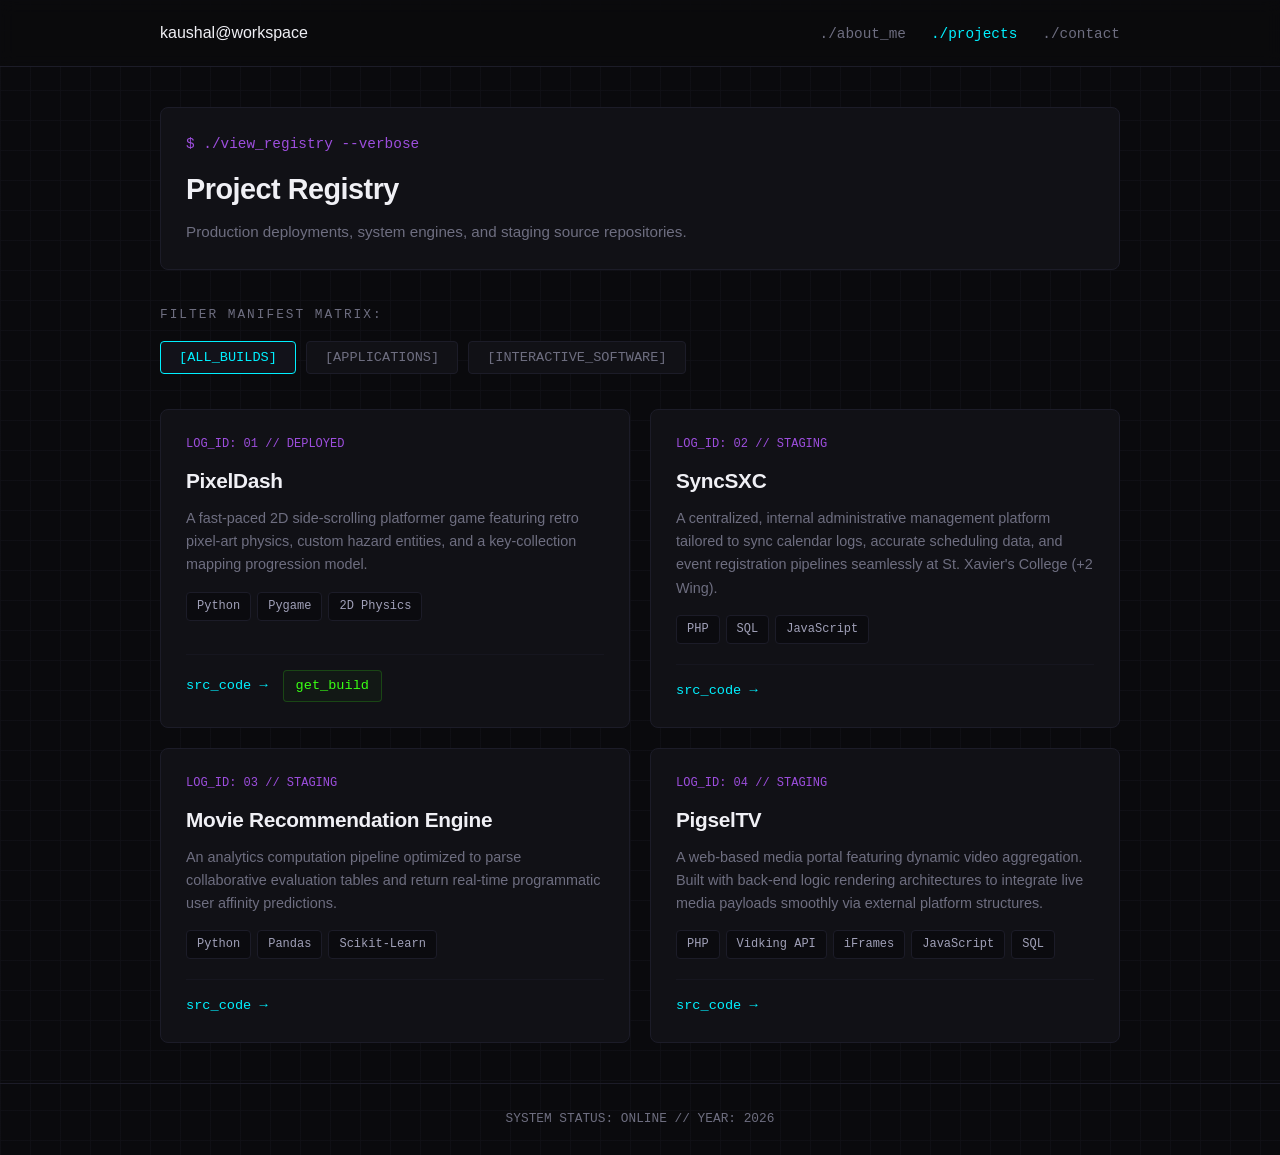
==== projects.html @ f155639a "portfolio" ====
<!DOCTYPE html>
<html lang="en">
<head>
    <meta charset="UTF-8">
    <meta name="viewport" content="width=device-width, initial-scale=1.0">
    <title>Kaushal Gautam | Project Registry</title>
    <style>
        /* --- Design Tokens & Global Reset --- */
        :root {
            --bg-color: #0a0a0d;
            --card-bg: #111116;
            --border-color: #1c1c28;
            --text-main: #f0f0f5;
            --text-muted: #6e6e80;
            --accent-cyan: #00f0ff;
            --accent-purple: #9d4edd;
            --accent-green: #39ff14;
            --font-mono: 'Courier New', Courier, monospace;
            --font-sans: 'Segoe UI', Tahoma, Geneva, Verdana, sans-serif;
        }
        .logo a {
            color: var(--text-main);
            text-decoration: none;
        }

        * {
            box-sizing: border-box;
            margin: 0;
            padding: 0;
        }

        body {
            background-color: var(--bg-color);
            color: var(--text-main);
            font-family: var(--font-sans);
            line-height: 1.6;
            min-height: 100vh;
            display: flex;
            flex-direction: column;
            background-image: linear-gradient(rgba(18, 18, 24, 0.7) 1px, transparent 1px),
                              linear-gradient(90deg, rgba(18, 18, 24, 0.7) 1px, transparent 1px);
            background-size: 30px 30px;
        }

        /* --- Navigation Styles --- */
        header {
            border-bottom: 1px solid var(--border-color);
            background-color: rgba(10, 10, 13, 0.8);
            backdrop-filter: blur(8px);
            position: sticky;
            top: 0;
            z-index: 100;
        }

        nav {
            max-width: 1000px;
            margin: 0 auto;
            padding: 20px;
            display: flex;
            justify-content: space-between;
            align-items: center;
        }

        h1.logo {
            font-size: 1.1rem;
            font-family: var(--font-mono);
            font-weight: 700;
        }

        h1.logo a {
            color: var(--text-main);
            text-decoration: none;
            outline: none;
        }

        h1.logo span {
            color: var(--accent-cyan);
        }

        .nav-links {
            list-style: none;
            display: flex;
            gap: 25px;
        }

        .nav-links a {
            color: var(--text-muted);
            text-decoration: none;
            font-size: 0.9rem;
            font-family: var(--font-mono);
            transition: color 0.2s ease;
        }

        .nav-links a:hover, .nav-links a.active {
            color: var(--accent-cyan);
        }

        /* --- Main Layout Frame --- */
        main {
            max-width: 1000px;
            width: 100%;
            margin: 0 auto;
            padding: 40px 20px;
            flex-grow: 1;
        }

        /* --- Page Header Terminal Prompt --- */
        .page-header-terminal {
            background-color: var(--card-bg);
            border: 1px solid var(--border-color);
            border-radius: 8px;
            padding: 25px;
            margin-bottom: 35px;
            font-family: var(--font-mono);
        }

        .prompt-line {
            color: var(--accent-purple);
            font-size: 0.9rem;
            margin-bottom: 10px;
        }

        .page-title {
            font-size: 1.8rem;
            font-weight: 800;
            color: var(--text-main);
            letter-spacing: -0.5px;
            margin-bottom: 8px;
            font-family: var(--font-sans);
        }

        .page-subtitle {
            color: var(--text-muted);
            font-size: 0.95rem;
            font-family: var(--font-sans);
        }

        /* --- Filtering Terminal Menu --- */
        .filter-section-label {
            font-family: var(--font-mono);
            font-size: 0.8rem;
            text-transform: uppercase;
            letter-spacing: 2px;
            color: var(--text-muted);
            margin-bottom: 15px;
        }

        .filter-container {
            display: flex;
            flex-wrap: wrap;
            gap: 10px;
            margin-bottom: 35px;
        }

        .filter-btn {
            background-color: var(--card-bg);
            border: 1px solid var(--border-color);
            color: var(--text-muted);
            padding: 8px 18px;
            border-radius: 4px;
            font-family: var(--font-mono);
            font-size: 0.85rem;
            cursor: pointer;
            transition: all 0.2s ease;
        }

        .filter-btn:hover {
            border-color: var(--accent-purple);
            color: var(--text-main);
        }

        .filter-btn.active {
            background-color: #12121a;
            border-color: var(--accent-cyan);
            color: var(--accent-cyan);
        }

        /* --- Manifest Log Grid --- */
        .projects-grid {
            display: grid;
            grid-template-columns: repeat(auto-fill, minmax(300px, 100%));
            gap: 20px;
        }

        @media (min-width: 750px) {
            .projects-grid {
                grid-template-columns: repeat(2, 1fr);
            }
        }

        .project-card {
            background-color: var(--card-bg);
            border: 1px solid var(--border-color);
            border-radius: 8px;
            padding: 25px;
            display: flex;
            flex-direction: column;
            justify-content: space-between;
            transition: border-color 0.2s ease;
        }

        .project-card:hover {
            border-color: var(--accent-cyan);
        }

        .card-top {
            margin-bottom: 20px;
        }

        .project-status {
            display: block;
            font-family: var(--font-mono);
            font-size: 0.75rem;
            color: var(--accent-purple);
            margin-bottom: 10px;
        }

        .project-title {
            font-size: 1.3rem;
            font-weight: 700;
            margin-bottom: 10px;
            color: var(--text-main);
            letter-spacing: -0.3px;
        }

        .project-desc {
            color: var(--text-muted);
            font-size: 0.9rem;
            line-height: 1.6;
            margin-bottom: 15px;
        }

        /* --- Tech Tags --- */
        .tag-group {
            display: flex;
            flex-wrap: wrap;
            gap: 6px;
        }

        .tag {
            background: #0b0b0f;
            border: 1px solid var(--border-color);
            color: #a0a0b8;
            font-size: 0.75rem;
            font-family: var(--font-mono);
            padding: 4px 10px;
            border-radius: 4px;
        }

        /* --- Action Terminal Triggers --- */
        .card-actions {
            margin-top: auto;
            padding-top: 15px;
            border-top: 1px solid rgba(28, 28, 40, 0.5);
            display: flex;
            gap: 15px;
            align-items: center;
        }

        .action-link {
            font-size: 0.85rem;
            font-family: var(--font-mono);
            text-decoration: none;
            transition: opacity 0.2s;
        }

        .repo-btn {
            color: var(--accent-cyan);
        }

        .repo-btn:hover {
            text-decoration: underline;
        }

        .download-btn {
            background-color: rgba(57, 255, 20, 0.03);
            color: var(--accent-green);
            border: 1px solid rgba(57, 255, 20, 0.2);
            padding: 4px 12px;
            border-radius: 4px;
            transition: all 0.2s ease;
        }

        .download-btn:hover {
            background-color: var(--accent-green);
            color: #000;
            border-color: var(--accent-green);
            box-shadow: 0 0 10px rgba(57, 255, 20, 0.2);
        }

        .hidden-item {
            display: none !important;
        }

        /* --- Footer --- */
        footer {
            border-top: 1px solid var(--border-color);
            padding: 25px 20px;
            text-align: center;
            font-size: 0.8rem;
            font-family: var(--font-mono);
            color: var(--text-muted);
            margin-top: auto;
        }
    </style>
</head>
<body>

    <header>
        <nav>
            <div class="logo"><a href="index.html">kaushal<span>@workspace</span></a></div>
            <ul class="nav-links">
                <li><a href="index.html#about">./about_me</a></li>
                <li><a href="projects.html" class="active">./projects</a></li>
                <li><a href="index.html#contact">./contact</a></li>
            </ul>
        </nav>
    </header>

    <main>
        <!-- Page Header Terminal Prompt -->
        <section class="page-header-terminal">
            <div class="prompt-line">$ ./view_registry --verbose</div>
            <h2 class="page-title">Project Registry</h2>
            <p class="page-subtitle">Production deployments, system engines, and staging source repositories.</p>
        </section>

        <!-- Filter Subsystem -->
        <div class="filter-section-label">Filter Manifest Matrix:</div>
        <div class="filter-container">
            <button class="filter-btn active" onclick="filterProjects('all', this)">[ALL_BUILDS]</button>
            <button class="filter-btn" onclick="filterProjects('software', this)">[APPLICATIONS]</button>
            <button class="filter-btn" onclick="filterProjects('game', this)">[INTERACTIVE_SOFTWARE]</button>
        </div>

        <!-- Manifest Grid -->
        <div class="projects-grid">
            
            <!-- PixelDash -->
            <div class="project-card" data-category="game">
                <div class="card-top">
                    <span class="project-status">LOG_ID: 01 // DEPLOYED</span>
                    <h3 class="project-title">PixelDash</h3>
                    <p class="project-desc">A fast-paced 2D side-scrolling platformer game featuring retro pixel-art physics, custom hazard entities, and a key-collection mapping progression model.</p>
                    <div class="tag-group">
                        <span class="tag">Python</span>
                        <span class="tag">Pygame</span>
                        <span class="tag">2D Physics</span>
                    </div>
                </div>
                <div class="card-actions">
                    <a href="https://github.com/pixelKaushal/PixelDash" target="_blank" class="action-link repo-btn">src_code &rarr;</a>
                    <a href="https://pixelkaushal.github.io/PixelDash/" target="_blank" class="action-link download-btn">get_build</a>
                </div>
            </div>

            <!-- SyncSXC -->
            <div class="project-card" data-category="software">
                <div class="card-top">
                    <span class="project-status">LOG_ID: 02 // STAGING</span>
                    <h3 class="project-title">SyncSXC</h3>
                    <p class="project-desc">A centralized, internal administrative management platform tailored to sync calendar logs, accurate scheduling data, and event registration pipelines seamlessly at St. Xavier's College (+2 Wing).</p>
                    <div class="tag-group">
                        <span class="tag">PHP</span>
                        <span class="tag">SQL</span>
                        <span class="tag">JavaScript</span>
                    </div>
                </div>
                <div class="card-actions">
                    <a href="https://github.com/pixelKaushal/syncsxc" target="_blank" class="action-link repo-btn">src_code &rarr;</a>
                </div>
            </div>

            <!-- Movie Recommendation Engine -->
            <div class="project-card" data-category="software">
                <div class="card-top">
                    <span class="project-status">LOG_ID: 03 // STAGING</span>
                    <h3 class="project-title">Movie Recommendation Engine</h3>
                    <p class="project-desc">An analytics computation pipeline optimized to parse collaborative evaluation tables and return real-time programmatic user affinity predictions.</p>
                    <div class="tag-group">
                        <span class="tag">Python</span>
                        <span class="tag">Pandas</span>
                        <span class="tag">Scikit-Learn</span>
                    </div>
                </div>
                <div class="card-actions">
                    <a href="https://github.com/pixelKaushal/mre" target="_blank" class="action-link repo-btn">src_code &rarr;</a>
                </div>
            </div>

            <!-- PigselTV -->
            <div class="project-card" data-category="software">
                <div class="card-top">
                    <span class="project-status">LOG_ID: 04 // STAGING</span>
                    <h3 class="project-title">PigselTV</h3>
                    <p class="project-desc">A web-based media portal featuring dynamic video aggregation. Built with back-end logic rendering architectures to integrate live media payloads smoothly via external platform structures.</p>
                    <div class="tag-group">
                        <span class="tag">PHP</span>
                        <span class="tag">Vidking API</span>
                        <span class="tag">iFrames</span>
                        <span class="tag">JavaScript</span>
                        <span class="tag">SQL</span>
                    </div>
                </div>
                <div class="card-actions">
                    <a href="https://github.com/pixelKaushal/pigseltv" target="_blank" class="action-link repo-btn">src_code &rarr;</a>
                </div>
            </div>

        </div>
    </main>

    <footer>
        <p>SYSTEM STATUS: ONLINE // YEAR: 2026</p>
    </footer>

    <script>
        function filterProjects(category, buttonElement) {
            // 1. Reset active visual states on controls
            document.querySelectorAll('.filter-btn').forEach(btn => {
                btn.classList.remove('active');
            });
            buttonElement.classList.add('active');

            // 2. Filter logic evaluation
            const cards = document.querySelectorAll('.project-card');
            
            cards.forEach(card => {
                const type = card.getAttribute('data-category');
                
                if (category === 'all' || type === category) {
                    card.classList.remove('hidden-item');
                } else {
                    card.classList.add('hidden-item');
                }
            });
        }
    </script>
</body>
</html>
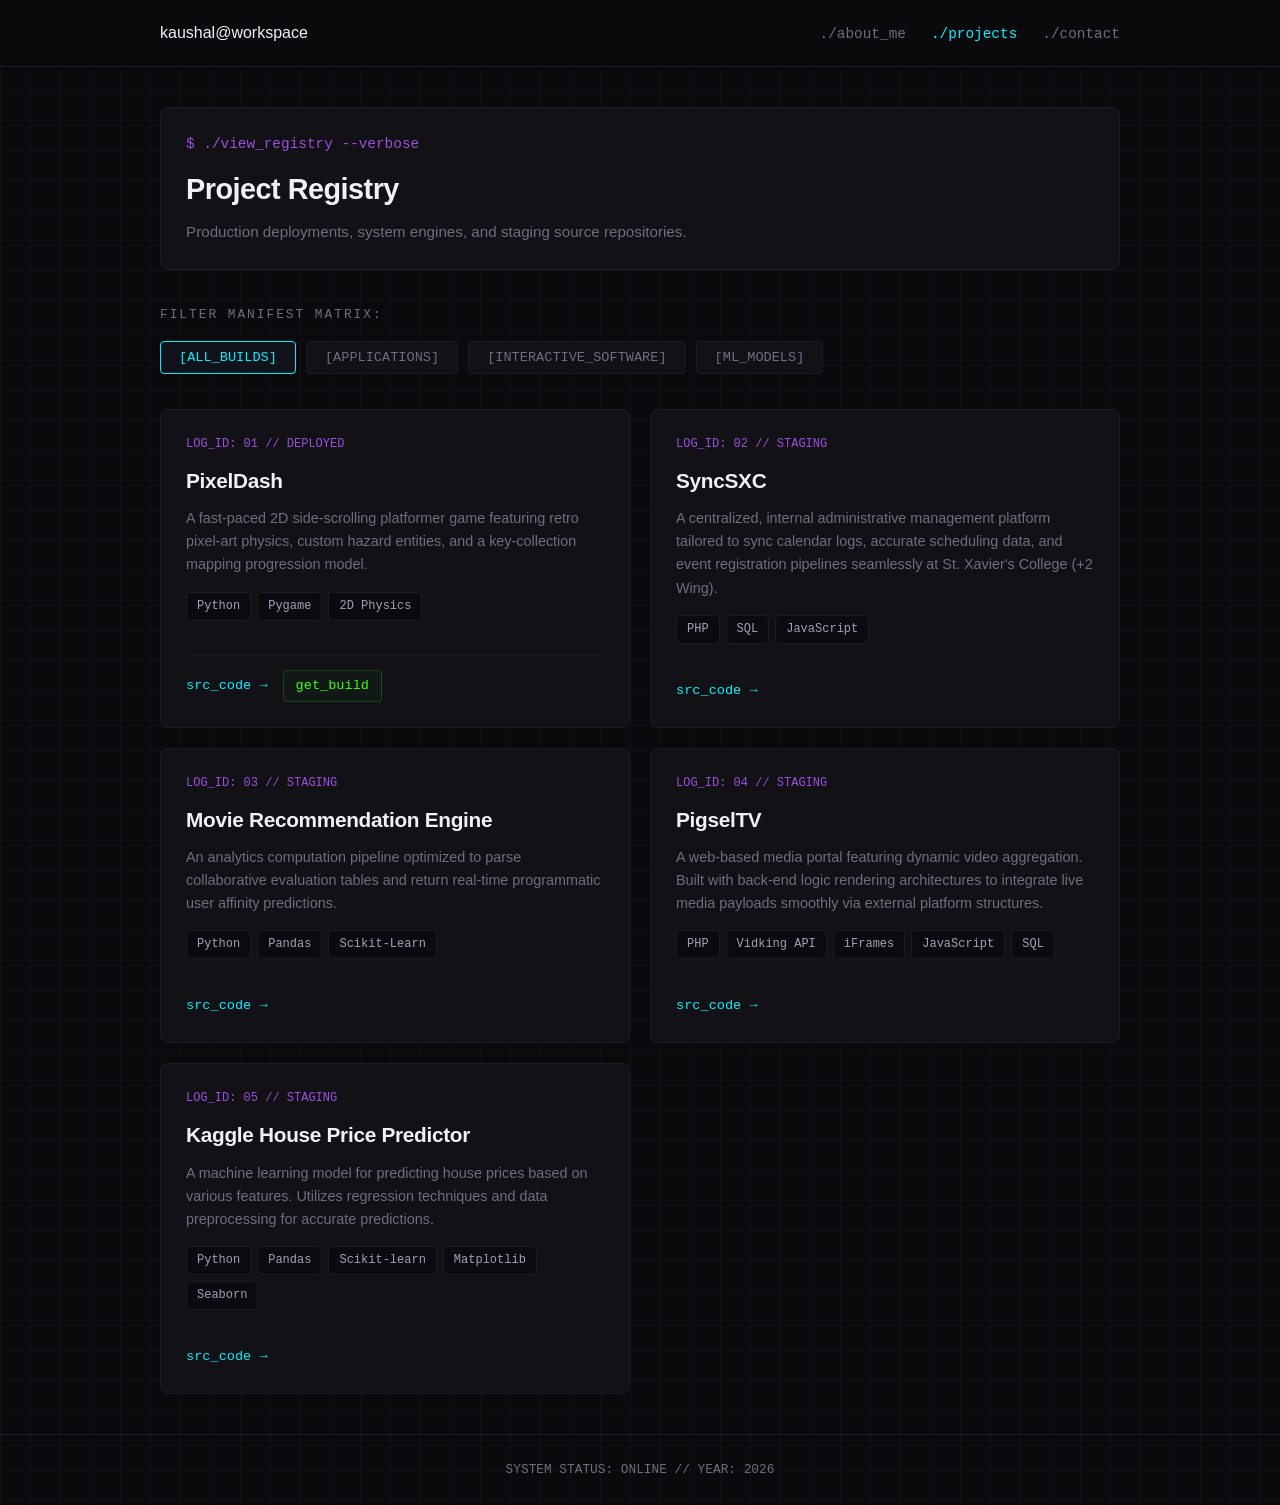
==== commit 6bb040ca: "update" ====
--- a/projects.html
+++ b/projects.html
@@ -4,6 +4,8 @@
     <meta charset="UTF-8">
     <meta name="viewport" content="width=device-width, initial-scale=1.0">
     <title>Kaushal Gautam | Project Registry</title>
+        <link rel="icon" href="icon_K.png" type="image/x-icon">
+
     <style>
         /* --- Design Tokens & Global Reset --- */
         :root {
@@ -331,6 +333,7 @@
             <button class="filter-btn active" onclick="filterProjects('all', this)">[ALL_BUILDS]</button>
             <button class="filter-btn" onclick="filterProjects('software', this)">[APPLICATIONS]</button>
             <button class="filter-btn" onclick="filterProjects('game', this)">[INTERACTIVE_SOFTWARE]</button>
+            <button class="filter-btn" onclick="filterProjects('machine-learning', this)">[ML_MODELS]</button>
         </div>
 
         <!-- Manifest Grid -->
@@ -406,7 +409,24 @@
                     <a href="https://github.com/pixelKaushal/pigseltv" target="_blank" class="action-link repo-btn">src_code &rarr;</a>
                 </div>
             </div>
-
+            <!-- kaggle house price predictor -->
+            <div class="project-card" data-category="machine-learning">
+                <div class="card-top">
+                    <span class="project-status">LOG_ID: 05 // STAGING</span>
+                    <h3 class="project-title">Kaggle House Price Predictor</h3>
+                    <p class="project-desc">A machine learning model for predicting house prices based on various features. Utilizes regression techniques and data preprocessing for accurate predictions.</p>
+                    <div class="tag-group">
+                        <span class="tag">Python</span>
+                        <span class="tag">Pandas</span>
+                        <span class="tag">Scikit-learn</span>
+                        <span class="tag">Matplotlib</span>
+                        <span class="tag">Seaborn</span>
+                    </div>
+                </div>
+                <div class="card-actions">
+                    <a href="https://github.com/pixelKaushal/kaggle_houseprice" target="_blank" class="action-link repo-btn">src_code &rarr;</a>
+                </div>
+            </div>
         </div>
     </main>
 
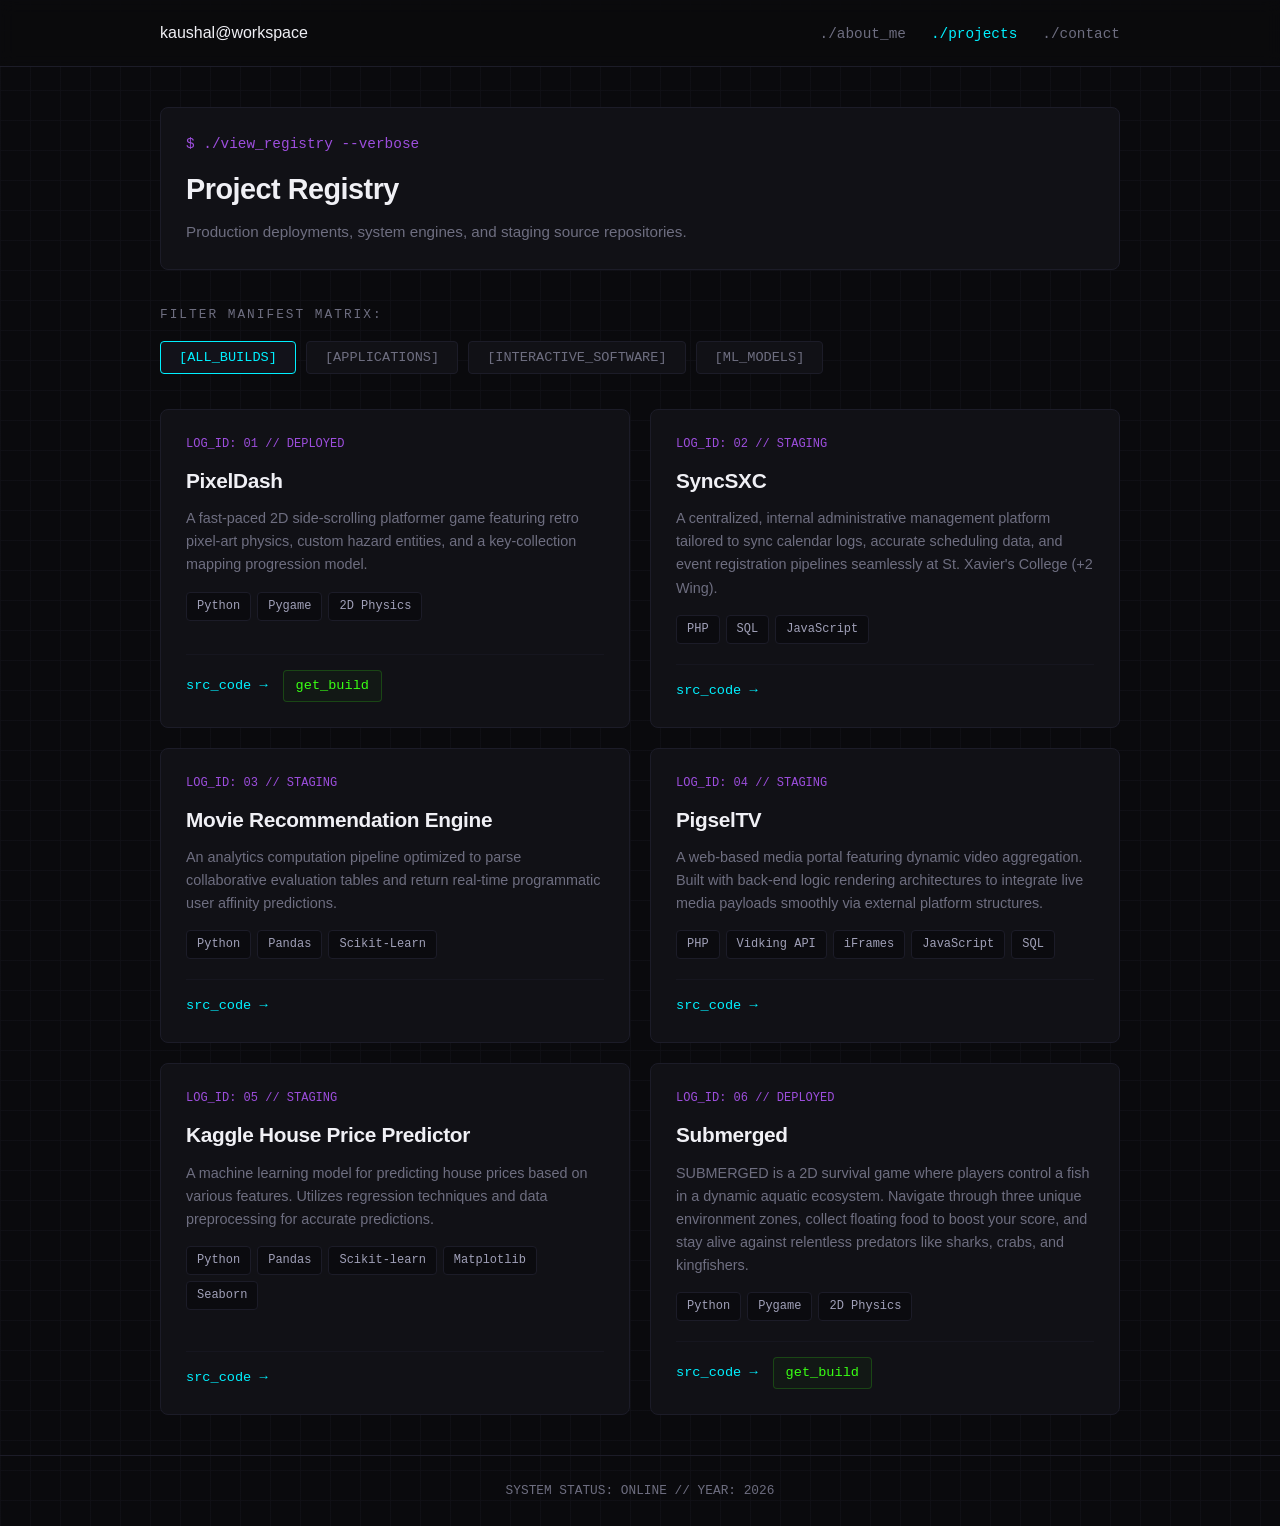
==== commit d033744b: "Add new project 'Submerged' to projects.html" ====
--- a/projects.html
+++ b/projects.html
@@ -356,7 +356,7 @@
                     <a href="https://pixelkaushal.github.io/PixelDash/" target="_blank" class="action-link download-btn">get_build</a>
                 </div>
             </div>
-
+            
             <!-- SyncSXC -->
             <div class="project-card" data-category="software">
                 <div class="card-top">
@@ -425,6 +425,23 @@
                 </div>
                 <div class="card-actions">
                     <a href="https://github.com/pixelKaushal/kaggle_houseprice" target="_blank" class="action-link repo-btn">src_code &rarr;</a>
+                </div>
+            </div>
+            <!-- Submerged -->
+            <div class="project-card" data-category="game">
+                <div class="card-top">
+                    <span class="project-status">LOG_ID: 06 // DEPLOYED</span>
+                    <h3 class="project-title">Submerged</h3>
+                    <p class="project-desc">SUBMERGED is a 2D survival game where players control a fish in a dynamic aquatic ecosystem. Navigate through three unique environment zones, collect floating food to boost your score, and stay alive against relentless predators like sharks, crabs, and kingfishers.</p>
+                    <div class="tag-group">
+                        <span class="tag">Python</span>
+                        <span class="tag">Pygame</span>
+                        <span class="tag">2D Physics</span>
+                    </div>
+                </div>
+                <div class="card-actions">
+                    <a href="https://github.com/pixelKaushal/PixelDash" target="_blank" class="action-link repo-btn">src_code &rarr;</a>
+                    <a href="https://pixelkaushal.github.io/PixelDash/" target="_blank" class="action-link download-btn">get_build</a>
                 </div>
             </div>
         </div>
@@ -457,4 +474,4 @@
         }
     </script>
 </body>
-</html>+</html>
